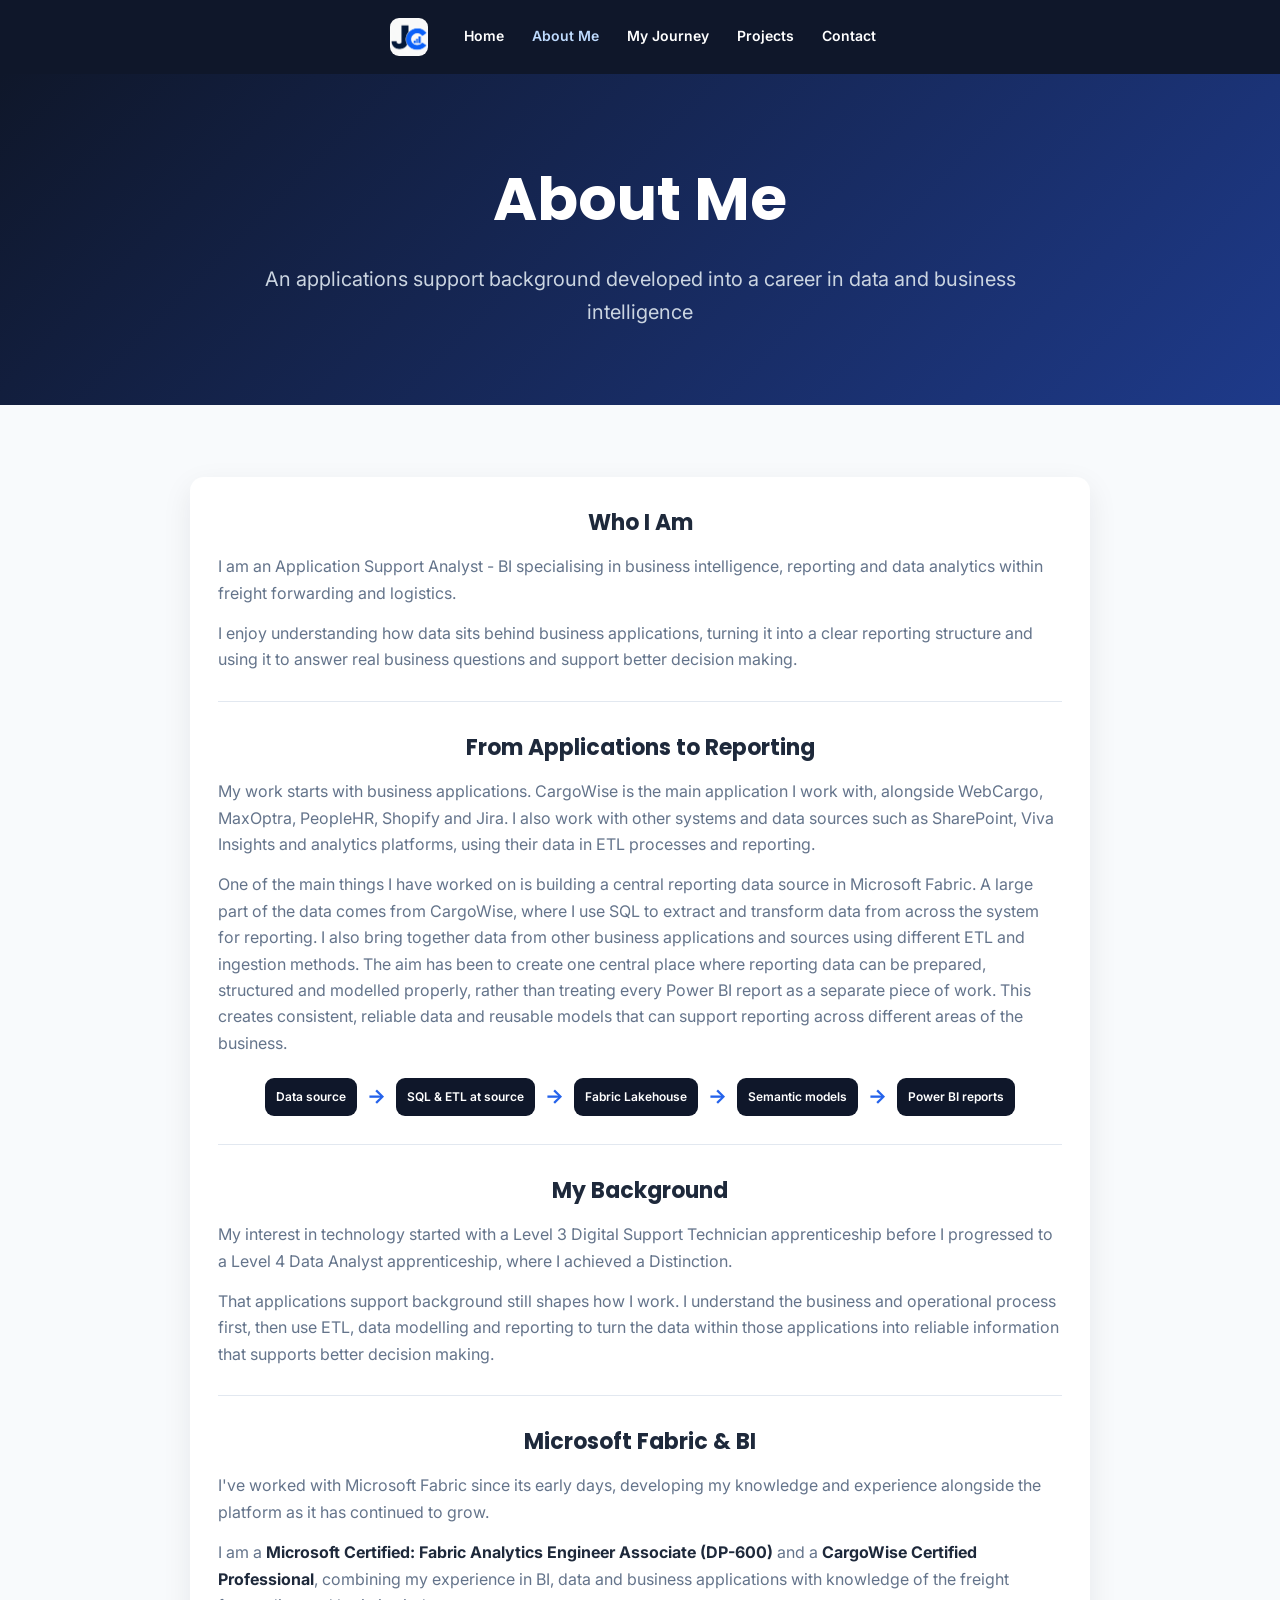
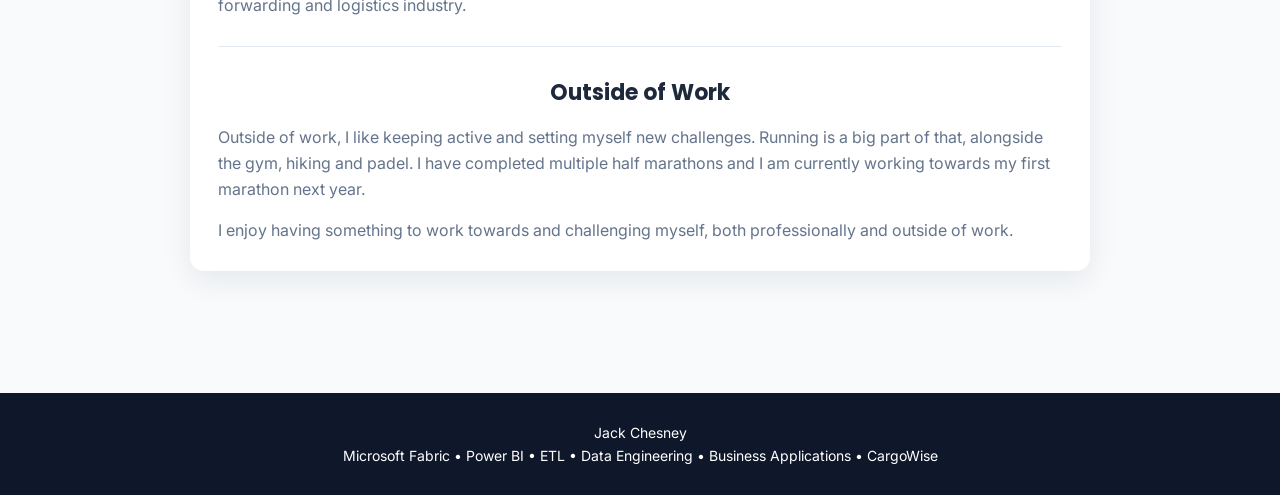
==== about.html @ 71fa9c79 "Clarify business understanding in about.html Updated text to clarify understanding of business proce" ====
<!DOCTYPE html>
<html lang="en-GB">
<head>
    <meta charset="UTF-8">
    <meta name="viewport" content="width=device-width, initial-scale=1">
    <meta name="description" content="About Jack Chesney, an Application Support Analyst specialising in BI, ETL, Microsoft Fabric and Power BI.">
    <title>About Me | Jack Chesney</title>
    <link rel="stylesheet" href="style.css">
</head>
<body>
    <a class="skip-link" href="#main">Skip to content</a>
    <nav aria-label="Main navigation">
        <a class="site-logo" href="index.html"><img src="logo-white.png" alt="Jack Chesney logo"></a>
        <a href="index.html">Home</a><a href="about.html" aria-current="page">About Me</a><a href="journey.html">My Journey</a><a href="projects.html">Projects</a><a href="contact.html">Contact</a>
    </nav>

    <main id="main">
        <section class="hero compact"><h1>About Me</h1><p>An applications support background developed into a career in data and business intelligence</p></section>
        <section class="container">
            <article class="card about-card">
                <div class="about-section">
                    <h2>Who I Am</h2>
                    <p>I am an Application Support Analyst - BI specialising in business intelligence, reporting and data analytics within freight forwarding and logistics.</p>
                    <p>I enjoy understanding how data sits behind business applications, turning it into a clear reporting structure and using it to answer real business questions and support better decision making.</p>
                </div>

                <div class="about-section">
                    <h2>From Applications to Reporting</h2>
                    <p>My work starts with business applications. CargoWise is the main application I work with, alongside WebCargo, MaxOptra, PeopleHR, Shopify and Jira. I also work with other systems and data sources such as SharePoint, Viva Insights and analytics platforms, using their data in ETL processes and reporting.</p>
                    <p>One of the main things I have worked on is building a central reporting data source in Microsoft Fabric. A large part of the data comes from CargoWise, where I use SQL to extract and transform data from across the system for reporting. I also bring together data from other business applications and sources using different ETL and ingestion methods.
The aim has been to create one central place where reporting data can be prepared, structured and modelled properly, rather than treating every Power BI report as a separate piece of work. This creates consistent, reliable data and reusable models that can support reporting across different areas of the business.</p>
                    <div class="architecture-flow compact-flow" aria-label="CargoWise to reporting data flow">
                        <span>Data source</span><b aria-hidden="true">→</b><span>SQL &amp; ETL at source</span><b aria-hidden="true">→</b><span>Fabric Lakehouse</span><b aria-hidden="true">→</b><span>Semantic models</span><b aria-hidden="true">→</b><span>Power BI reports</span>
                    </div>
                </div>

                <div class="about-section">
                    <h2>My Background</h2>
                    <p>My interest in technology started with a Level 3 Digital Support Technician apprenticeship before I progressed to a Level 4 Data Analyst apprenticeship, where I achieved a Distinction.</p>
                    <p>That applications support background still shapes how I work. I understand the business and operational process first, then use ETL, data modelling and reporting to turn the data within those applications into reliable information that supports better decision making.</p>
                </div>

                <div class="about-section">
                    <h2>Microsoft Fabric &amp; BI</h2>
                    <p>I've worked with Microsoft Fabric since its early days, developing my knowledge and experience alongside the platform as it has continued to grow.</p>
                    <p>I am a <strong>Microsoft Certified: Fabric Analytics Engineer Associate (DP-600)</strong> and a <strong>CargoWise Certified Professional</strong>, combining my experience in BI, data and business applications with knowledge of the freight forwarding and logistics industry.</p>
                </div>

                <div class="about-section">
                    <h2>Outside of Work</h2>
                    <p>Outside of work, I like keeping active and setting myself new challenges. Running is a big part of that, alongside the gym, hiking and padel. I have completed multiple half marathons and I am currently working towards my first marathon next year.</p>
                    <p>I enjoy having something to work towards and challenging myself, both professionally and outside of work.</p>
                </div>
            </article>
        </section>
    </main>
    <footer><p>Jack Chesney</p><p>Microsoft Fabric • Power BI • ETL • Data Engineering • Business Applications • CargoWise</p></footer>
</body>
</html>
---- style.css ----
@import url('https://fonts.googleapis.com/css2?family=Inter:wght@400;500;600&family=Poppins:wght@500;600;700&display=swap');

:root {
    --navy: #0F172A;
    --blue: #2563EB;
    --blue-dark: #1D4ED8;
    --background: #F8FAFC;
    --card: #FFFFFF;
    --text: #1E293B;
    --muted: #64748B;
    --line: #E2E8F0;
    --soft-blue: #EFF6FF;
    --shadow: 0 10px 30px rgba(15, 23, 42, .08);
}

* { margin: 0; padding: 0; box-sizing: border-box; }
html { scroll-behavior: smooth; }
body { background: var(--background); color: var(--text); font-family: 'Inter', sans-serif; line-height: 1.65; }
a:focus-visible { outline: 3px solid #93C5FD; outline-offset: 4px; }
.skip-link { position: absolute; left: -10000px; top: auto; width: 1px; height: 1px; overflow: hidden; }
.skip-link:focus { left: 16px; top: 12px; width: auto; height: auto; overflow: visible; background: #fff; color: var(--navy); padding: 10px 14px; border-radius: 7px; z-index: 100; }

nav { background: var(--navy); padding: 18px 20px; text-align: center; }
nav a { color: #fff; text-decoration: none; margin: 0 14px; font-weight: 600; font-size: 14px; transition: .2s; }
nav a:hover, nav a[aria-current="page"] { color: #BFDBFE; }
.site-logo { display: inline-flex !important; align-items: center !important; margin: 0 18px 0 0 !important; vertical-align: middle; }
.site-logo img { display: block; height: 38px; width: auto; max-width: none; object-fit: contain; border-radius: 9px; }

.hero { background: linear-gradient(135deg, #0F172A 0%, #1E3A8A 100%); color: #fff; text-align: center; padding: 100px 20px; }
.hero.compact { padding: 76px 20px; }
.hero h1 { font-family: 'Poppins', sans-serif; font-size: clamp(42px, 6vw, 60px); margin-bottom: 14px; }
.hero p { font-size: 20px; color: #CBD5E1; max-width: 860px; margin: auto; }
.hero-subtitle { margin-top: 12px !important; font-size: 18px !important; }
.hero-actions { display: flex; justify-content: center; gap: 12px; flex-wrap: wrap; margin-top: 25px; }
.btn { display: inline-block; padding: 13px 26px; background: var(--blue); color: #fff; text-decoration: none; border-radius: 9px; font-weight: 600; transition: .2s; }
.btn:hover { background: var(--blue-dark); transform: translateY(-2px); }
.btn.small { padding: 10px 16px; margin-top: 18px; }

.container { max-width: 1160px; margin: auto; padding: 72px 20px; }
.section-title { text-align: center; margin-bottom: 42px; }
.section-title h2 { font-size: 36px; font-family: 'Poppins', sans-serif; }
.section-title p { color: var(--muted); max-width: 720px; margin: 8px auto 0; }
.cards { display: grid; grid-template-columns: repeat(3, minmax(0, 1fr)); gap: 24px; }
.cards.single { grid-template-columns: minmax(0, 1fr); max-width: 430px; }
.card { background: var(--card); padding: 28px; border-radius: 14px; box-shadow: var(--shadow); transition: .2s; }
.card:hover { transform: translateY(-4px); }
.card h2, .card h3 { font-family: 'Poppins', sans-serif; margin-bottom: 12px; }
.project-card { display: flex; flex-direction: column; }
.project-card > p { color: var(--muted); }
.project-card .btn { align-self: flex-start; margin-top: auto; }
.project-visual { width: 100%; aspect-ratio: 16/9; border-radius: 10px; margin: 4px 0 18px; overflow: hidden; background: linear-gradient(135deg, #DBEAFE, #EFF6FF); border: 1px solid var(--line); }
.project-visual object { display: block; width: 100%; height: 100%; }
.project-visual img { width: 100%; height: 100%; object-fit: cover; }
.project-visual.fit-logo { background: #fff; }
.project-visual.fit-logo img { object-fit: contain; padding: 16px; }
.visual-fallback { height: 100%; display: grid; place-items: center; text-align: center; padding: 20px; color: #1E40AF; font-weight: 600; background: var(--soft-blue); }
.tools { font-size: 14px; color: var(--muted); margin-top: 16px; }
.project-outcome { margin: 16px 0 18px; padding-top: 14px; border-top: 1px solid var(--line); }
.project-outcome strong { color: var(--text); }
.project-group + .project-group { padding-top: 10px; }

.skills-grid { display: grid; grid-template-columns: repeat(2, minmax(0, 1fr)); gap: 24px; }
.skill-card { position: relative; padding-left: 34px; }
.skill-card:before { content: ''; position: absolute; left: 0; top: 5px; width: 5px; height: calc(100% - 10px); border-radius: 10px; background: var(--blue); }
.skill-card p { color: var(--muted); }
.skill-list { display: flex; flex-wrap: wrap; gap: 8px; margin-top: 16px; }
.skill-list span { font-size: 12px; font-weight: 600; color: #1E3A8A; background: var(--soft-blue); border: 1px solid #DBEAFE; padding: 6px 9px; border-radius: 999px; }
.supporting-tools { margin-top: 16px; font-size: 14px; }
.supporting-tools strong { color: var(--text); }

.about-card { max-width: 900px; margin: auto; }
.about-section + .about-section { margin-top: 28px; padding-top: 28px; border-top: 1px solid var(--line); }
.about-section h2 { text-align: center; font-size: 22px; margin-bottom: 12px; }
.about-section p { color: var(--muted); }
.about-section p + p { margin-top: 14px; }
.about-section strong { color: var(--text); }

.timeline { position: relative; max-width: 900px; margin: auto; }
.timeline:before { content: ''; position: absolute; left: 30px; top: 0; bottom: 100px; width: 4px; background: var(--blue); }
.timeline-item { display: flex; gap: 20px; margin-bottom: 34px; }
.timeline-icon { width: 60px; height: 60px; min-width: 60px; border-radius: 50%; background: var(--blue); color: #fff; display: grid; place-items: center; font-weight: 700; z-index: 1; }
.timeline-content { background: #fff; padding: 24px; border-radius: 12px; box-shadow: var(--shadow); width: 100%; }
.timeline-content h3 { font-family: 'Poppins', sans-serif; }
.timeline-content p { color: var(--muted); }
.achievement-grid { display: grid; grid-template-columns: repeat(4, minmax(0, 1fr)); gap: 22px; }
.achievement-card { background: #fff; text-align: center; padding: 26px; border-radius: 14px; box-shadow: var(--shadow); }
.achievement-card p { color: var(--muted); }
.milestone-media { height: 80px; display: flex; align-items: center; justify-content: center; margin-bottom: 14px; }
.milestone-media object { max-width: 100%; height: 70px; }
.milestone-fallback, .milestone-mark { width: 70px; height: 70px; border-radius: 12px; display: grid; place-items: center; font-family: 'Poppins', sans-serif; font-weight: 700; font-size: 14px; }
.milestone-fallback { background: var(--soft-blue); color: #1E3A8A; border: 1px solid #DBEAFE; }

.case-layout { max-width: 1100px; }
.back-link { display: inline-block; margin-bottom: 24px; color: var(--blue); font-weight: 600; text-decoration: none; }
.case-meta { display: grid; grid-template-columns: repeat(3, 1fr); gap: 14px; margin-bottom: 38px; }
.case-meta div { background: #fff; border: 1px solid var(--line); border-radius: 10px; padding: 16px; }
.case-meta strong, .case-meta span { display: block; }
.case-meta strong { font-size: 12px; text-transform: uppercase; letter-spacing: .08em; color: var(--blue); }
.case-actions { margin-bottom: 22px; }
.case-note { border-left: 4px solid var(--blue); background: var(--soft-blue); padding: 16px 18px; color: #1E3A8A !important; }
.case-note.portfolio-data { margin-bottom: 22px; border-radius: 0 8px 8px 0; }
.case-section { background: #fff; border-radius: 14px; box-shadow: var(--shadow); padding: 34px; margin-bottom: 22px; }
.case-section h2 { font-family: 'Poppins', sans-serif; font-size: 25px; margin-bottom: 12px; }
.case-section h3 { font-family: 'Poppins', sans-serif; font-size: 19px; margin: 26px 0 10px; color: var(--text); }
.case-section p, .case-section li { color: var(--muted); }
.case-section p + p { margin-top: 12px; }
.case-section ul { padding-left: 22px; }
.case-section strong { color: var(--text); }
.tag-line { line-height: 1.9; }
.outcome-section { border-top: 4px solid var(--blue); }
.metric-highlight { background: var(--soft-blue); border-radius: 10px; padding: 18px 20px; margin: 16px 0 !important; color: #1E3A8A !important; }

.story-grid { display: grid; grid-template-columns: repeat(3, minmax(0, 1fr)); gap: 16px; margin-top: 20px; }
.story-step { border: 1px solid var(--line); border-radius: 12px; padding: 20px; background: #FCFDFE; }
.story-step > span { display: inline-grid; place-items: center; width: 36px; height: 36px; border-radius: 50%; background: var(--blue); color: #fff; font-weight: 700; font-size: 13px; }
.story-step h3 { margin: 12px 0 8px; }
.story-step p { font-size: 14px; }

.case-figure { margin: 20px 0 22px; }
.case-figure a { display: block; cursor: zoom-in; }
.case-figure img { display: block; width: 100%; max-width: 100%; height: auto; object-fit: contain; border: 1px solid var(--line); border-radius: 10px; background: #fff; }
.case-figure figcaption { margin-top: 10px; font-size: 14px; color: var(--muted); }
.case-figure.media-object object { display: block; width: 100%; min-height: 320px; border: 1px solid var(--line); border-radius: 10px; overflow: hidden; background: #fff; }
.case-figure.media-object object > .visual-fallback { min-height: 320px; }
.case-gallery { display: grid; grid-template-columns: repeat(2, minmax(0, 1fr)); gap: 18px; }
.case-gallery .case-figure { margin-bottom: 8px; }
.report-gallery { grid-template-columns: 1fr; }

.dax-code { background: var(--navy); color: #F8FAFC; border-radius: 12px; padding: 22px 26px; margin: 18px 0; overflow-x: auto; text-align: left; line-height: 1.7; box-shadow: var(--shadow); }
.dax-code code { font-family: 'Cascadia Code', Consolas, 'SFMono-Regular', Menlo, monospace; font-size: 13px; color: #F8FAFC; background: none; white-space: pre; display: block; }

.source-grid { display: grid; grid-template-columns: repeat(3, minmax(0, 1fr)); gap: 16px; margin-top: 20px; }
.source-card { border: 1px solid #BFDBFE; background: var(--soft-blue); border-radius: 12px; padding: 20px; }
.source-card strong, .source-card span { display: block; }
.source-card strong { font-family: 'Poppins', sans-serif; }
.source-card span { color: var(--blue); font-size: 13px; font-weight: 700; margin: 4px 0 8px; }
.source-card p { font-size: 14px; }
.architecture-flow { display: flex; align-items: center; justify-content: center; flex-wrap: wrap; gap: 10px; margin: 22px 0 28px; }
.architecture-flow span { background: var(--navy); color: #fff; border-radius: 9px; padding: 11px 14px; font-weight: 600; font-size: 14px; }
.architecture-flow b { color: var(--blue); font-size: 20px; }
.compact-flow { margin-bottom: 18px; }
.compact-flow span { font-size: 12px; padding: 9px 11px; }
.comparison-grid { display: grid; grid-template-columns: repeat(2, minmax(0, 1fr)); gap: 18px; }
.comparison-grid article { border: 1px solid var(--line); border-radius: 12px; padding: 22px; }
.comparison-grid h3 { margin-top: 0; }
.report-summary-grid { display: grid; grid-template-columns: repeat(3, minmax(0, 1fr)); gap: 16px; margin: 20px 0; }
.report-summary-grid article { border-left: 4px solid var(--blue); background: var(--soft-blue); padding: 18px; border-radius: 0 10px 10px 0; }
.report-summary-grid h3 { margin-top: 0; }
.report-summary-grid p { font-size: 14px; }

.contact-grid { display: grid; grid-template-columns: repeat(3, 1fr); gap: 24px; }
.contact-card { text-decoration: none; color: var(--text); min-height: 180px; display: flex; flex-direction: column; }
.contact-card span { color: var(--blue); font-weight: 600; }
.contact-card strong { font-family: 'Poppins', sans-serif; font-size: 18px; margin-top: 8px; overflow-wrap: anywhere; }
.contact-card small { color: var(--muted); margin-top: auto; }
.credential-list { display: grid; grid-template-columns: repeat(2, minmax(0, 1fr)); gap: 22px; max-width: 900px; margin: auto; }
.credential-list .card h2 { font-size: 20px; color: var(--blue); }
.credential-list .card p { color: var(--muted); }

footer { background: var(--navy); color: #fff; text-align: center; padding: 28px 20px; margin-top: 50px; font-size: 14px; }
footer p { margin: 0; text-align: center; }

@media (max-width: 900px) {
    .cards, .skills-grid { grid-template-columns: 1fr 1fr; }
    .achievement-grid, .contact-grid { grid-template-columns: 1fr 1fr; }
    .story-grid, .source-grid, .report-summary-grid { grid-template-columns: 1fr; }
}

@media (max-width: 650px) {
    nav a { display: block; margin: 9px 0; }
    .site-logo { display: flex !important; justify-content: center; margin: 0 0 12px !important; }
    .hero { padding: 72px 20px; }
    .container { padding: 52px 18px; }
    .cards, .skills-grid, .achievement-grid, .contact-grid, .case-meta, .case-gallery, .comparison-grid, .credential-list { grid-template-columns: 1fr; }
    .cards.single { max-width: none; }
    .timeline:before { left: 23px; }
    .timeline-icon { width: 48px; height: 48px; min-width: 48px; }
    .case-section { padding: 22px 18px; }
    .dax-code { padding: 16px 18px; }
    .case-figure.media-object object, .case-figure.media-object object > .visual-fallback { min-height: 220px; }
    .architecture-flow { flex-direction: column; }
    .architecture-flow b { transform: rotate(90deg); }
}
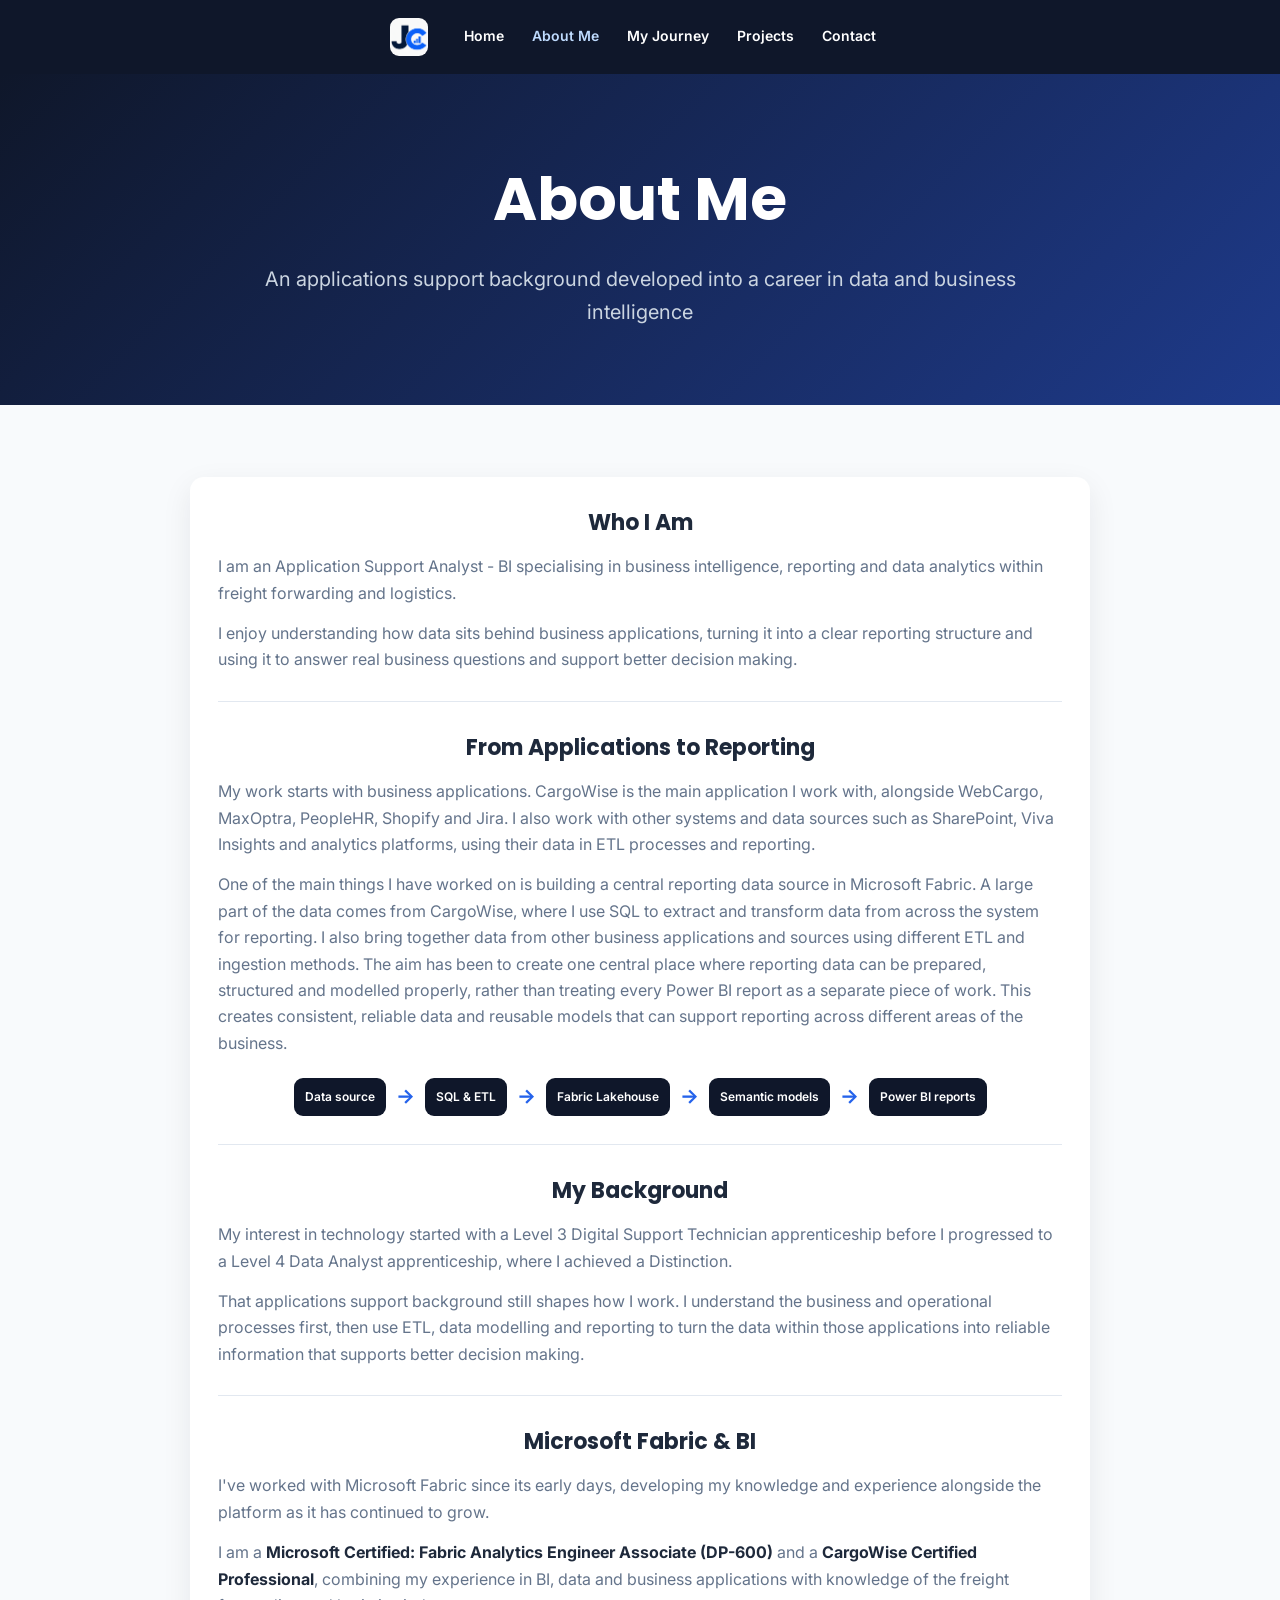
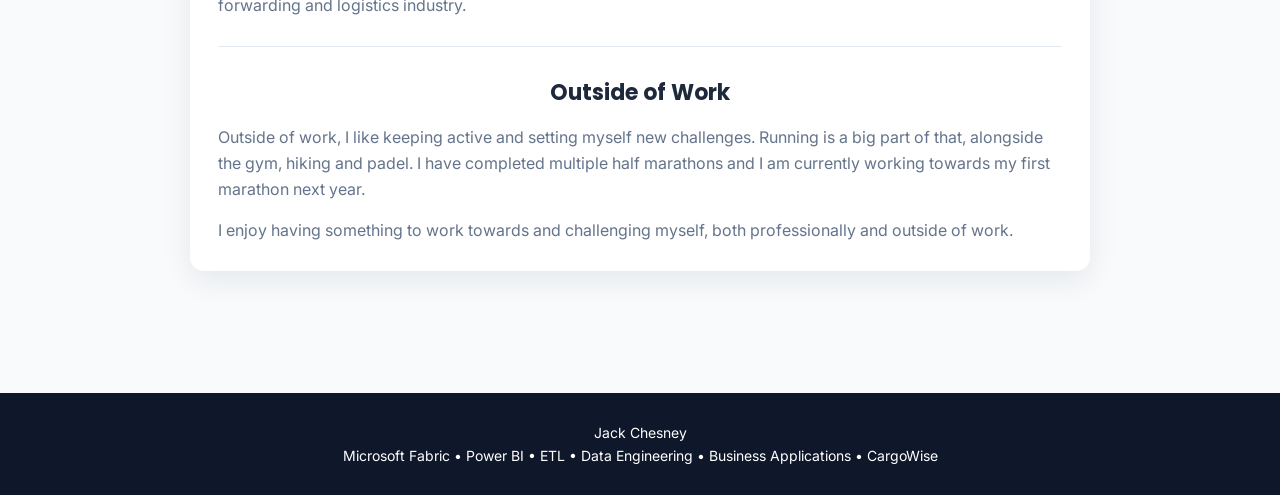
==== commit de8ff623: "Fix grammatical errors in about.html" ====
--- a/about.html
+++ b/about.html
@@ -30,14 +30,14 @@
                     <p>One of the main things I have worked on is building a central reporting data source in Microsoft Fabric. A large part of the data comes from CargoWise, where I use SQL to extract and transform data from across the system for reporting. I also bring together data from other business applications and sources using different ETL and ingestion methods.
 The aim has been to create one central place where reporting data can be prepared, structured and modelled properly, rather than treating every Power BI report as a separate piece of work. This creates consistent, reliable data and reusable models that can support reporting across different areas of the business.</p>
                     <div class="architecture-flow compact-flow" aria-label="CargoWise to reporting data flow">
-                        <span>Data source</span><b aria-hidden="true">→</b><span>SQL &amp; ETL at source</span><b aria-hidden="true">→</b><span>Fabric Lakehouse</span><b aria-hidden="true">→</b><span>Semantic models</span><b aria-hidden="true">→</b><span>Power BI reports</span>
+                        <span>Data source</span><b aria-hidden="true">→</b><span>SQL &amp; ETL</span><b aria-hidden="true">→</b><span>Fabric Lakehouse</span><b aria-hidden="true">→</b><span>Semantic models</span><b aria-hidden="true">→</b><span>Power BI reports</span>
                     </div>
                 </div>
 
                 <div class="about-section">
                     <h2>My Background</h2>
                     <p>My interest in technology started with a Level 3 Digital Support Technician apprenticeship before I progressed to a Level 4 Data Analyst apprenticeship, where I achieved a Distinction.</p>
-                    <p>That applications support background still shapes how I work. I understand the business and operational process first, then use ETL, data modelling and reporting to turn the data within those applications into reliable information that supports better decision making.</p>
+                    <p>That applications support background still shapes how I work. I understand the business and operational processes first, then use ETL, data modelling and reporting to turn the data within those applications into reliable information that supports better decision making.</p>
                 </div>
 
                 <div class="about-section">
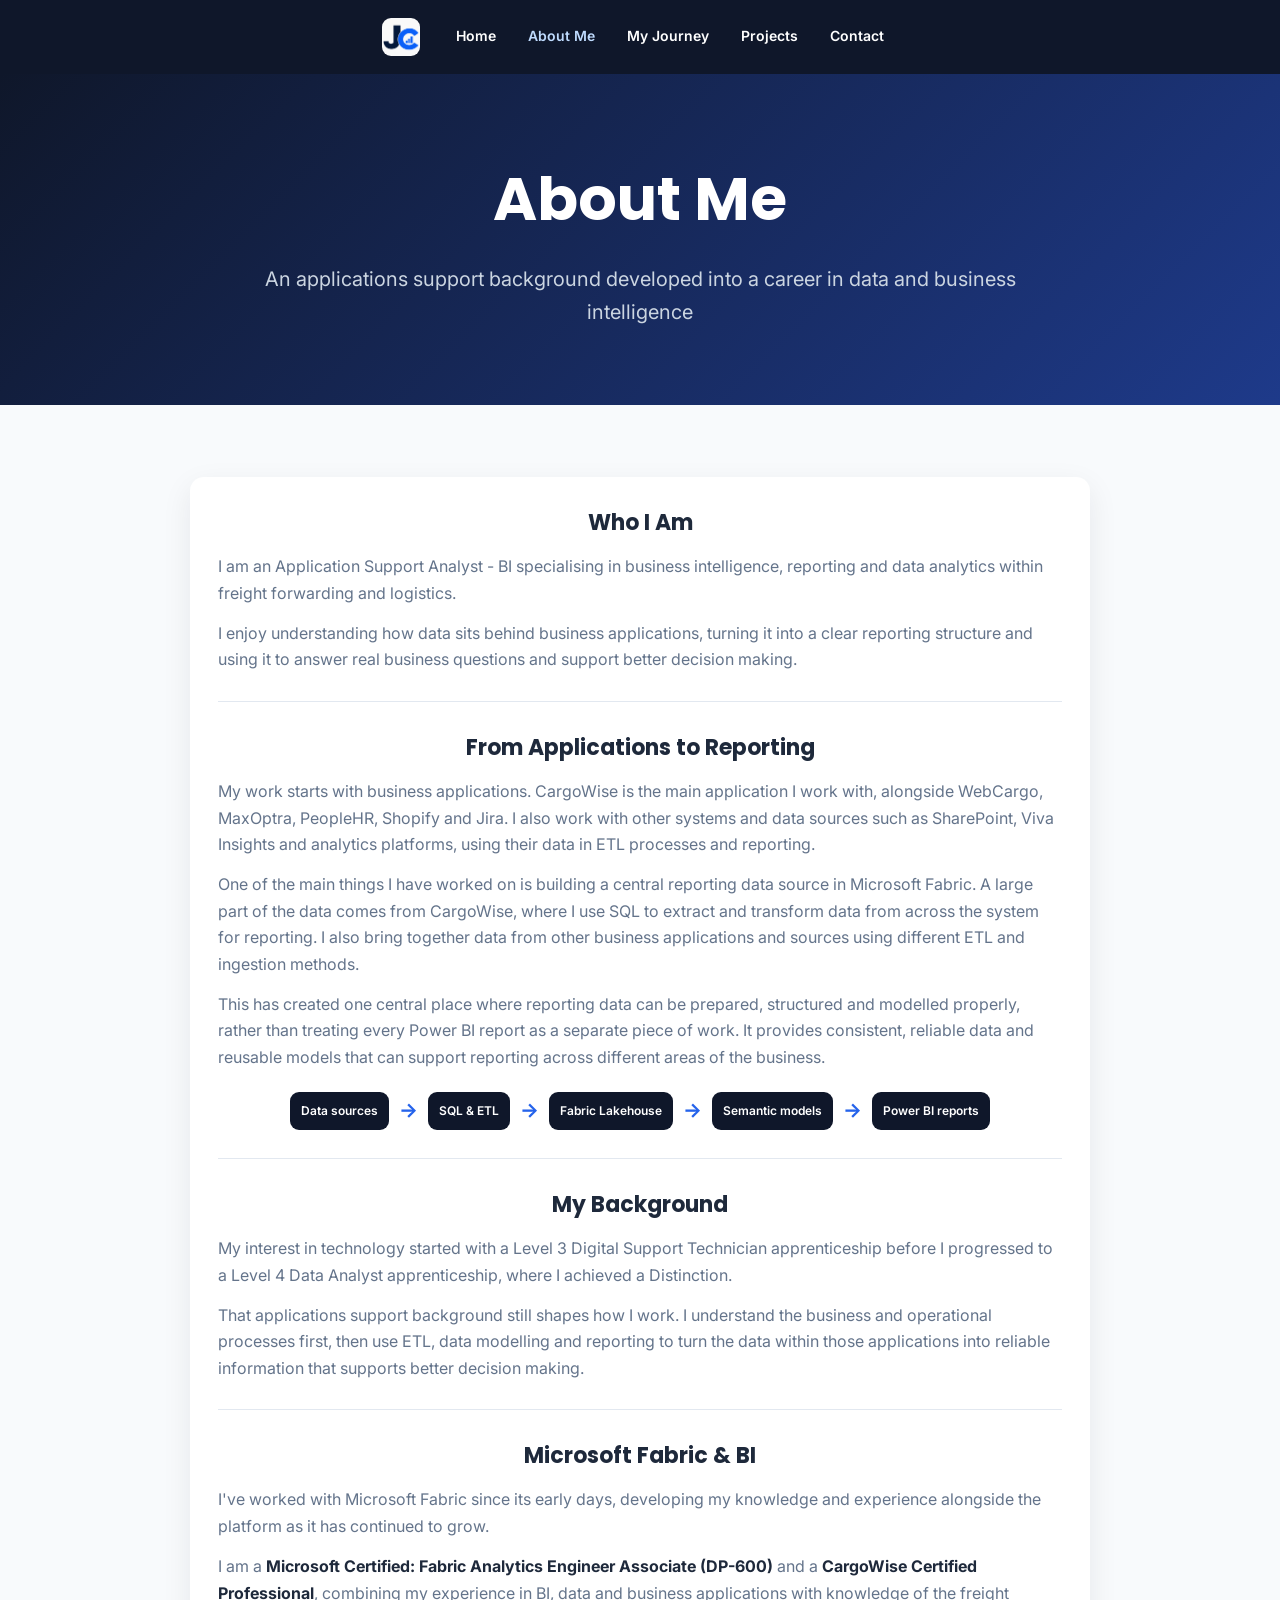
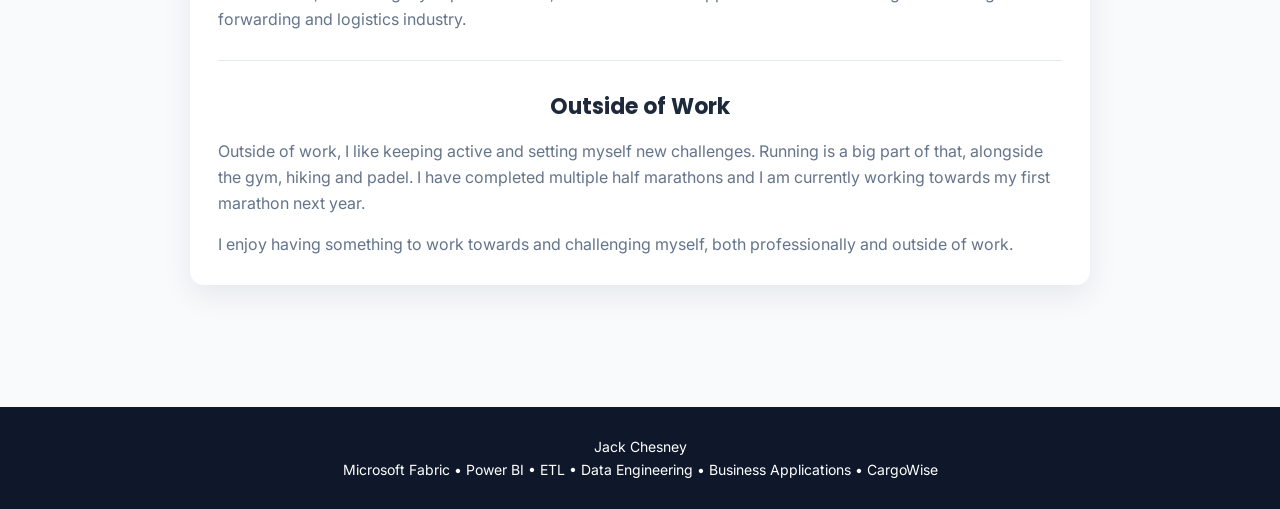
==== commit b78b17e8: "Refactor about.html for improved readability" ====
--- a/about.html
+++ b/about.html
@@ -3,21 +3,31 @@
 <head>
     <meta charset="UTF-8">
     <meta name="viewport" content="width=device-width, initial-scale=1">
-    <meta name="description" content="About Jack Chesney, an Application Support Analyst specialising in BI, ETL, Microsoft Fabric and Power BI.">
+    <meta name="description" content="About Jack Chesney, an Application Support Analyst - BI working across business intelligence, data engineering, Microsoft Fabric, Power BI and business applications.">
     <title>About Me | Jack Chesney</title>
     <link rel="stylesheet" href="style.css">
 </head>
 <body>
     <a class="skip-link" href="#main">Skip to content</a>
+
     <nav aria-label="Main navigation">
         <a class="site-logo" href="index.html"><img src="logo-white.png" alt="Jack Chesney logo"></a>
-        <a href="index.html">Home</a><a href="about.html" aria-current="page">About Me</a><a href="journey.html">My Journey</a><a href="projects.html">Projects</a><a href="contact.html">Contact</a>
+        <a href="index.html">Home</a>
+        <a href="about.html" aria-current="page">About Me</a>
+        <a href="journey.html">My Journey</a>
+        <a href="projects.html">Projects</a>
+        <a href="contact.html">Contact</a>
     </nav>
 
     <main id="main">
-        <section class="hero compact"><h1>About Me</h1><p>An applications support background developed into a career in data and business intelligence</p></section>
+        <section class="hero compact">
+            <h1>About Me</h1>
+            <p>An applications support background developed into a career in data and business intelligence</p>
+        </section>
+
         <section class="container">
             <article class="card about-card">
+
                 <div class="about-section">
                     <h2>Who I Am</h2>
                     <p>I am an Application Support Analyst - BI specialising in business intelligence, reporting and data analytics within freight forwarding and logistics.</p>
@@ -27,33 +37,52 @@
                 <div class="about-section">
                     <h2>From Applications to Reporting</h2>
                     <p>My work starts with business applications. CargoWise is the main application I work with, alongside WebCargo, MaxOptra, PeopleHR, Shopify and Jira. I also work with other systems and data sources such as SharePoint, Viva Insights and analytics platforms, using their data in ETL processes and reporting.</p>
-                    <p>One of the main things I have worked on is building a central reporting data source in Microsoft Fabric. A large part of the data comes from CargoWise, where I use SQL to extract and transform data from across the system for reporting. I also bring together data from other business applications and sources using different ETL and ingestion methods.
-The aim has been to create one central place where reporting data can be prepared, structured and modelled properly, rather than treating every Power BI report as a separate piece of work. This creates consistent, reliable data and reusable models that can support reporting across different areas of the business.</p>
-                    <div class="architecture-flow compact-flow" aria-label="CargoWise to reporting data flow">
-                        <span>Data source</span><b aria-hidden="true">→</b><span>SQL &amp; ETL</span><b aria-hidden="true">→</b><span>Fabric Lakehouse</span><b aria-hidden="true">→</b><span>Semantic models</span><b aria-hidden="true">→</b><span>Power BI reports</span>
+
+                    <p>One of the main things I have worked on is building a central reporting data source in Microsoft Fabric. A large part of the data comes from CargoWise, where I use SQL to extract and transform data from across the system for reporting. I also bring together data from other business applications and sources using different ETL and ingestion methods.</p>
+
+                    <p>This has created one central place where reporting data can be prepared, structured and modelled properly, rather than treating every Power BI report as a separate piece of work. It provides consistent, reliable data and reusable models that can support reporting across different areas of the business.</p>
+
+                    <div class="architecture-flow compact-flow" aria-label="Data source to reporting data flow">
+                        <span>Data sources</span>
+                        <b aria-hidden="true">→</b>
+                        <span>SQL &amp; ETL</span>
+                        <b aria-hidden="true">→</b>
+                        <span>Fabric Lakehouse</span>
+                        <b aria-hidden="true">→</b>
+                        <span>Semantic models</span>
+                        <b aria-hidden="true">→</b>
+                        <span>Power BI reports</span>
                     </div>
                 </div>
 
                 <div class="about-section">
                     <h2>My Background</h2>
                     <p>My interest in technology started with a Level 3 Digital Support Technician apprenticeship before I progressed to a Level 4 Data Analyst apprenticeship, where I achieved a Distinction.</p>
+
                     <p>That applications support background still shapes how I work. I understand the business and operational processes first, then use ETL, data modelling and reporting to turn the data within those applications into reliable information that supports better decision making.</p>
                 </div>
 
                 <div class="about-section">
                     <h2>Microsoft Fabric &amp; BI</h2>
                     <p>I've worked with Microsoft Fabric since its early days, developing my knowledge and experience alongside the platform as it has continued to grow.</p>
+
                     <p>I am a <strong>Microsoft Certified: Fabric Analytics Engineer Associate (DP-600)</strong> and a <strong>CargoWise Certified Professional</strong>, combining my experience in BI, data and business applications with knowledge of the freight forwarding and logistics industry.</p>
                 </div>
 
                 <div class="about-section">
                     <h2>Outside of Work</h2>
                     <p>Outside of work, I like keeping active and setting myself new challenges. Running is a big part of that, alongside the gym, hiking and padel. I have completed multiple half marathons and I am currently working towards my first marathon next year.</p>
+
                     <p>I enjoy having something to work towards and challenging myself, both professionally and outside of work.</p>
                 </div>
+
             </article>
         </section>
     </main>
-    <footer><p>Jack Chesney</p><p>Microsoft Fabric • Power BI • ETL • Data Engineering • Business Applications • CargoWise</p></footer>
+
+    <footer>
+        <p>Jack Chesney</p>
+        <p>Microsoft Fabric • Power BI • ETL • Data Engineering • Business Applications • CargoWise</p>
+    </footer>
 </body>
 </html>
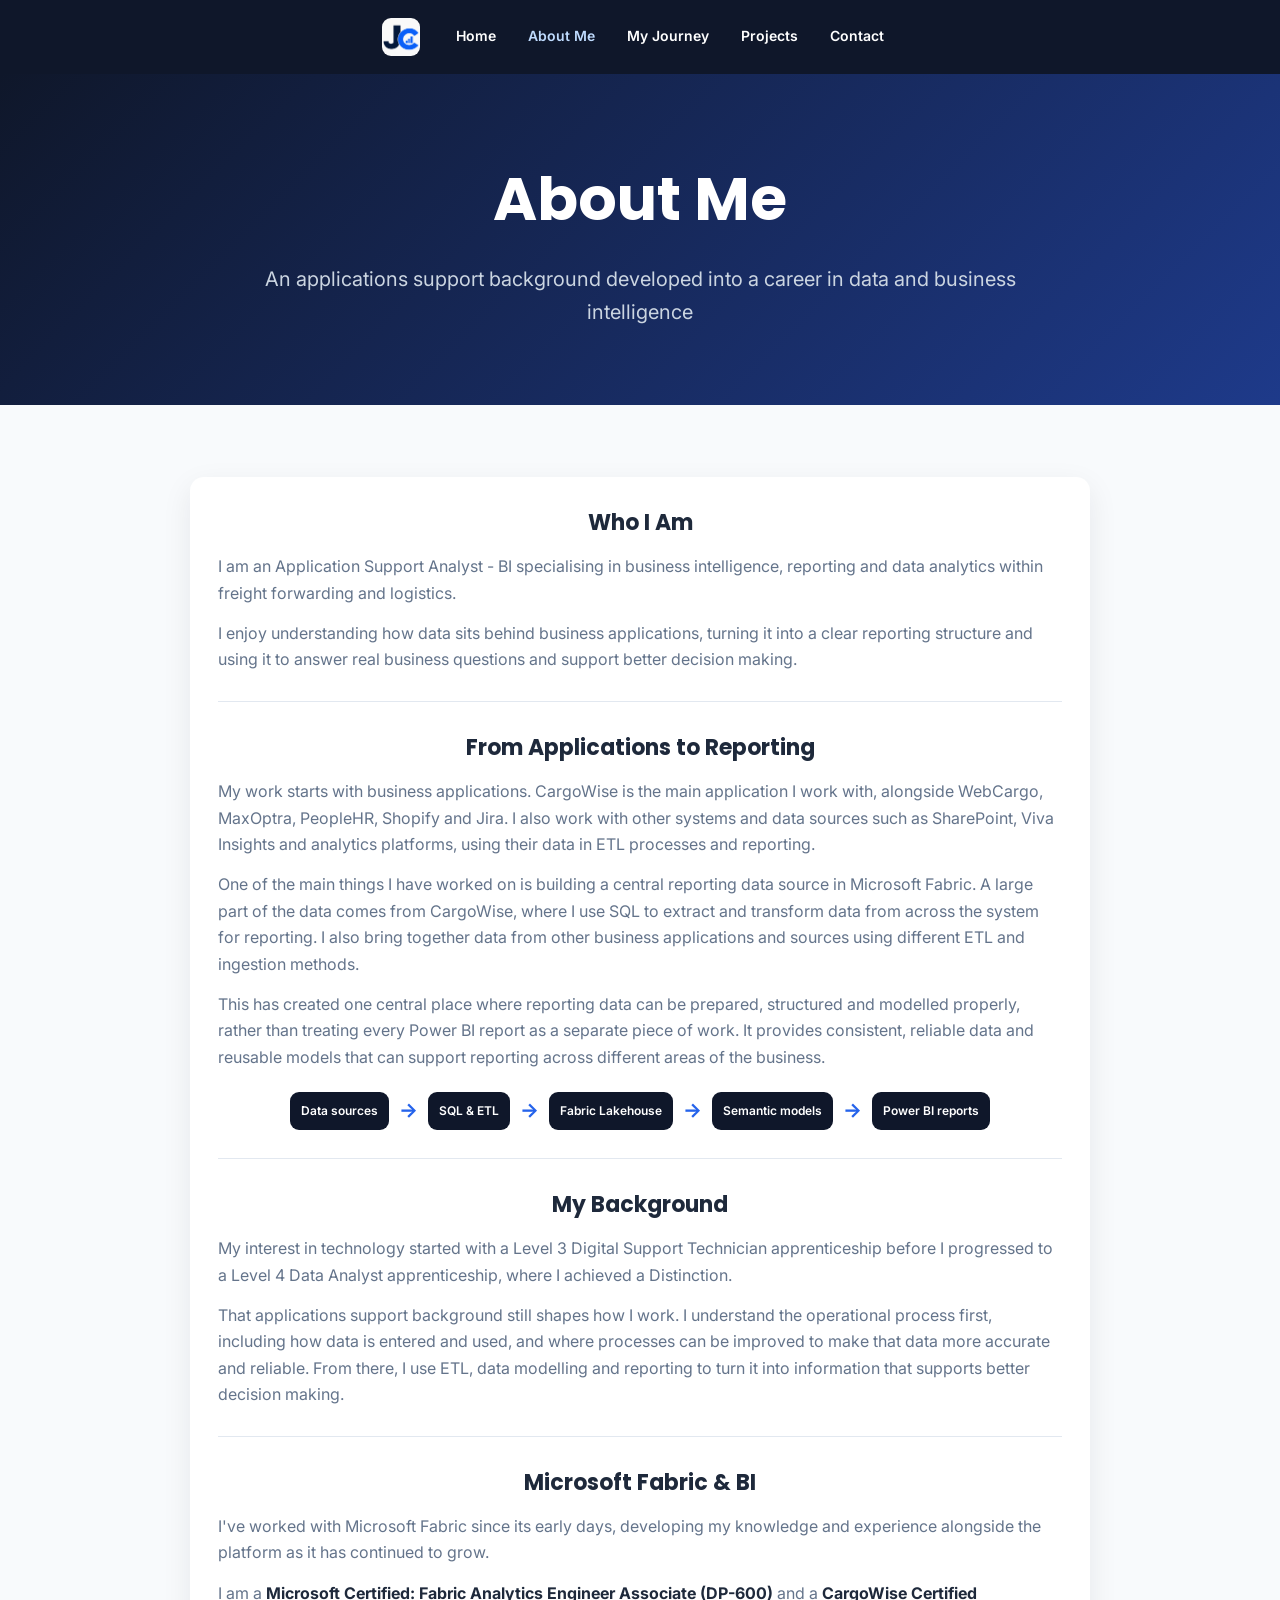
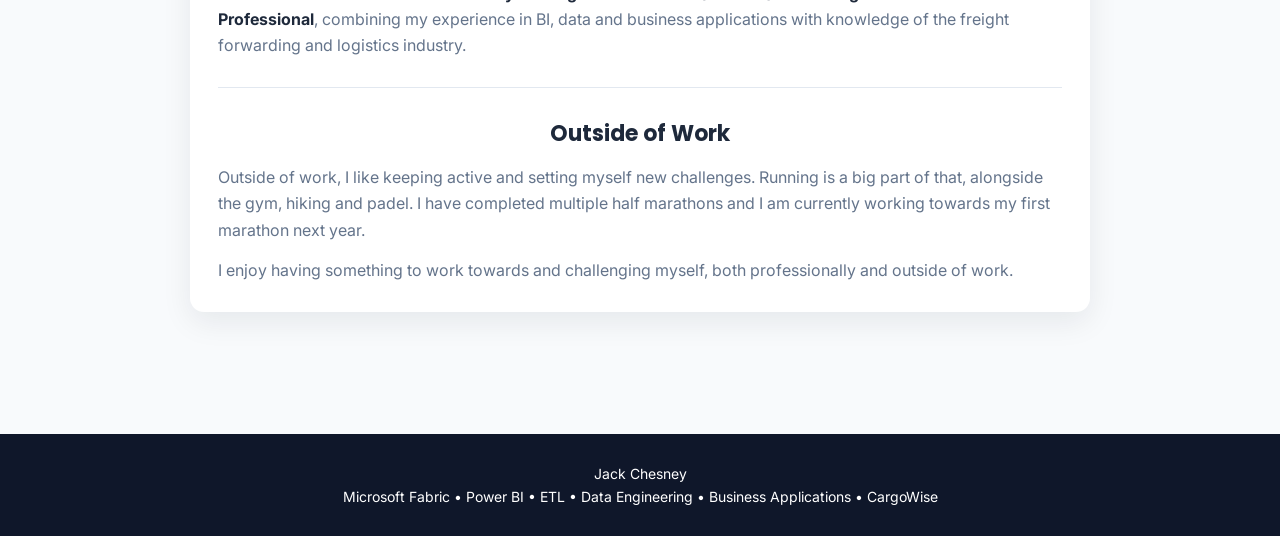
==== commit 58093aef: "Update background paragraph for clarity Refine the description of my background and data handling ap" ====
--- a/about.html
+++ b/about.html
@@ -59,7 +59,7 @@
                     <h2>My Background</h2>
                     <p>My interest in technology started with a Level 3 Digital Support Technician apprenticeship before I progressed to a Level 4 Data Analyst apprenticeship, where I achieved a Distinction.</p>
 
-                    <p>That applications support background still shapes how I work. I understand the business and operational processes first, then use ETL, data modelling and reporting to turn the data within those applications into reliable information that supports better decision making.</p>
+                    <p>That applications support background still shapes how I work. I understand the operational process first, including how data is entered and used, and where processes can be improved to make that data more accurate and reliable. From there, I use ETL, data modelling and reporting to turn it into information that supports better decision making.</p>
                 </div>
 
                 <div class="about-section">
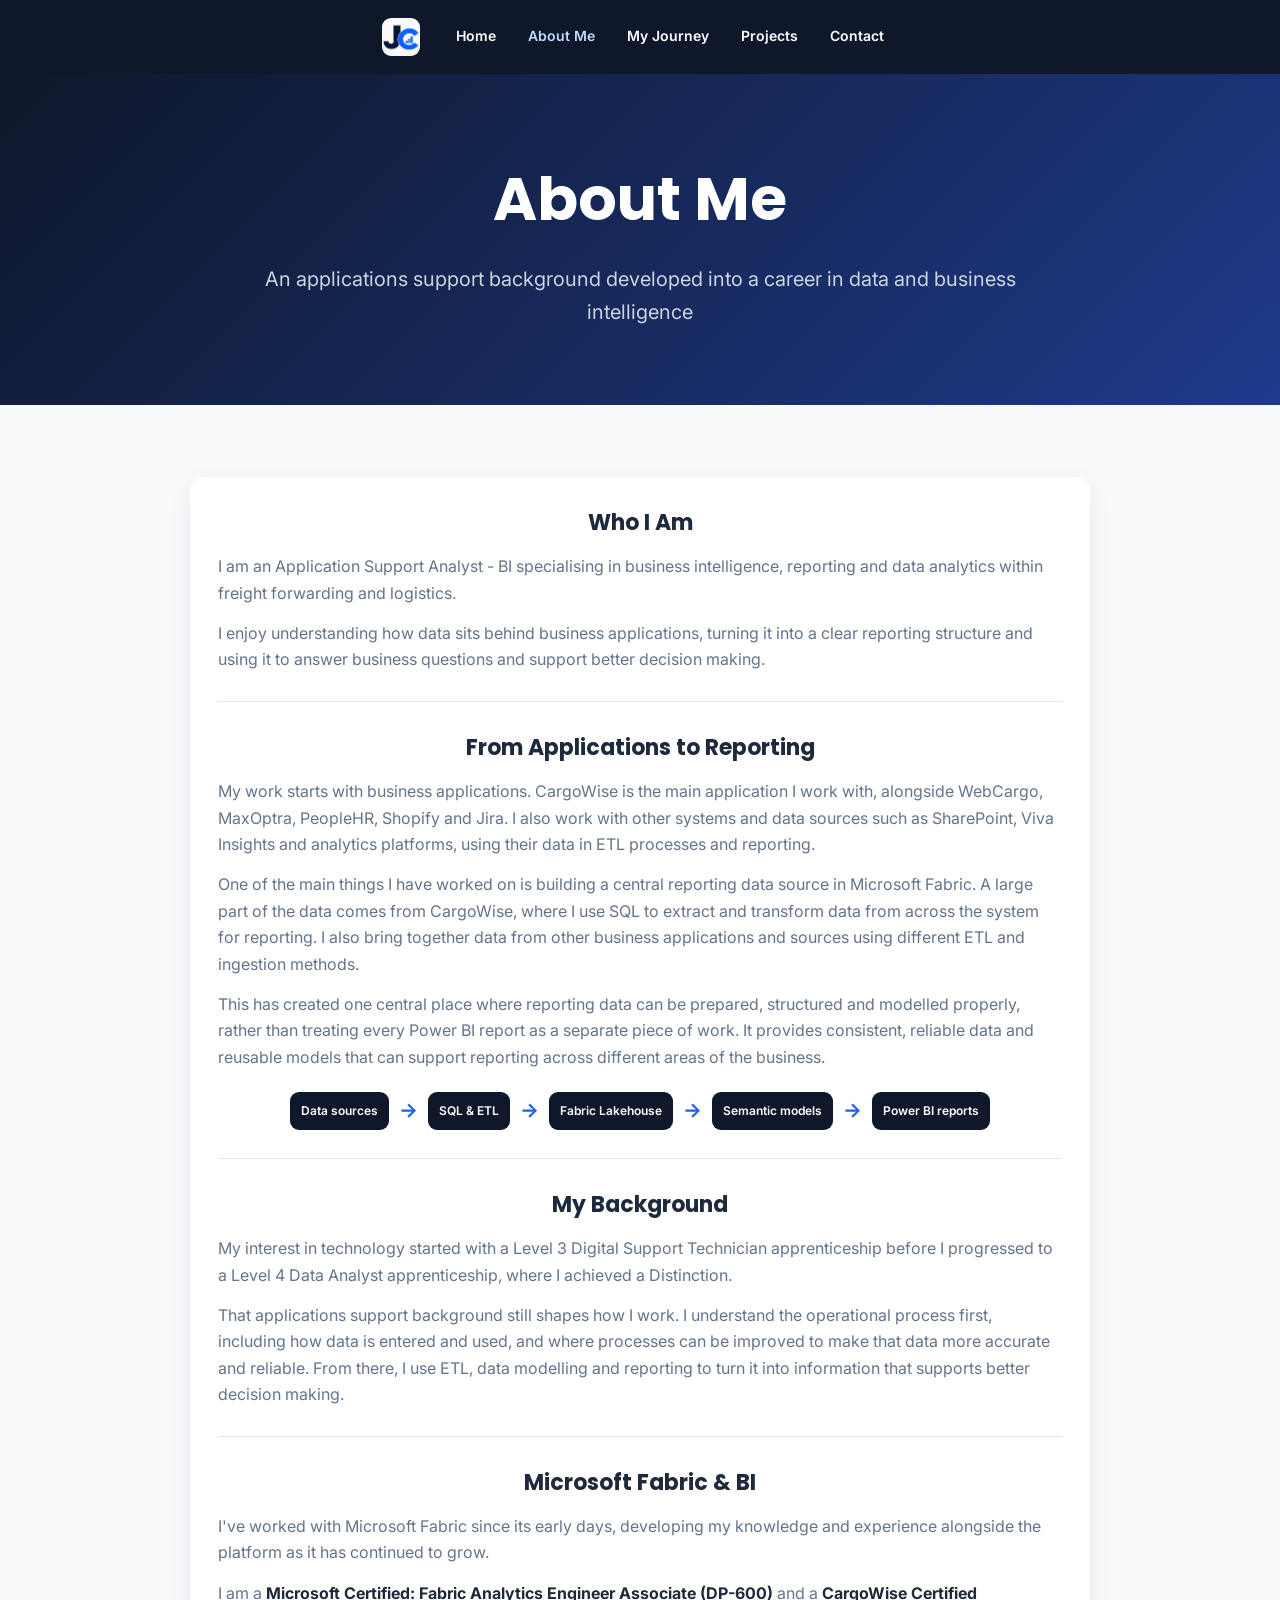
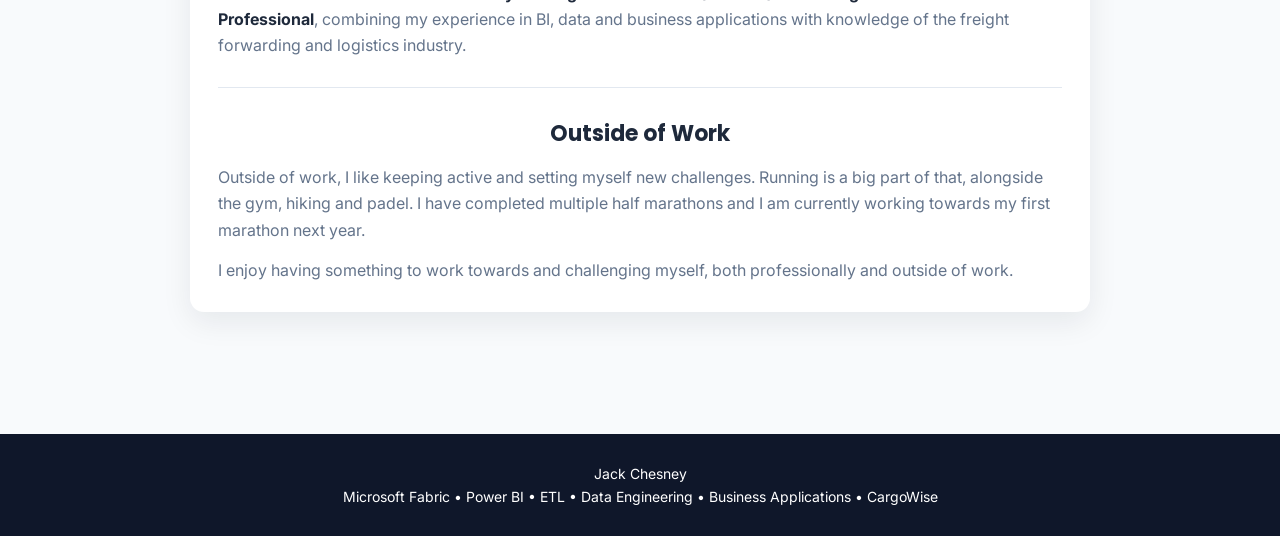
==== commit eec7097c: "Remove 'real' from business questions description" ====
--- a/about.html
+++ b/about.html
@@ -31,7 +31,7 @@
                 <div class="about-section">
                     <h2>Who I Am</h2>
                     <p>I am an Application Support Analyst - BI specialising in business intelligence, reporting and data analytics within freight forwarding and logistics.</p>
-                    <p>I enjoy understanding how data sits behind business applications, turning it into a clear reporting structure and using it to answer real business questions and support better decision making.</p>
+                    <p>I enjoy understanding how data sits behind business applications, turning it into a clear reporting structure and using it to answer business questions and support better decision making.</p>
                 </div>
 
                 <div class="about-section">
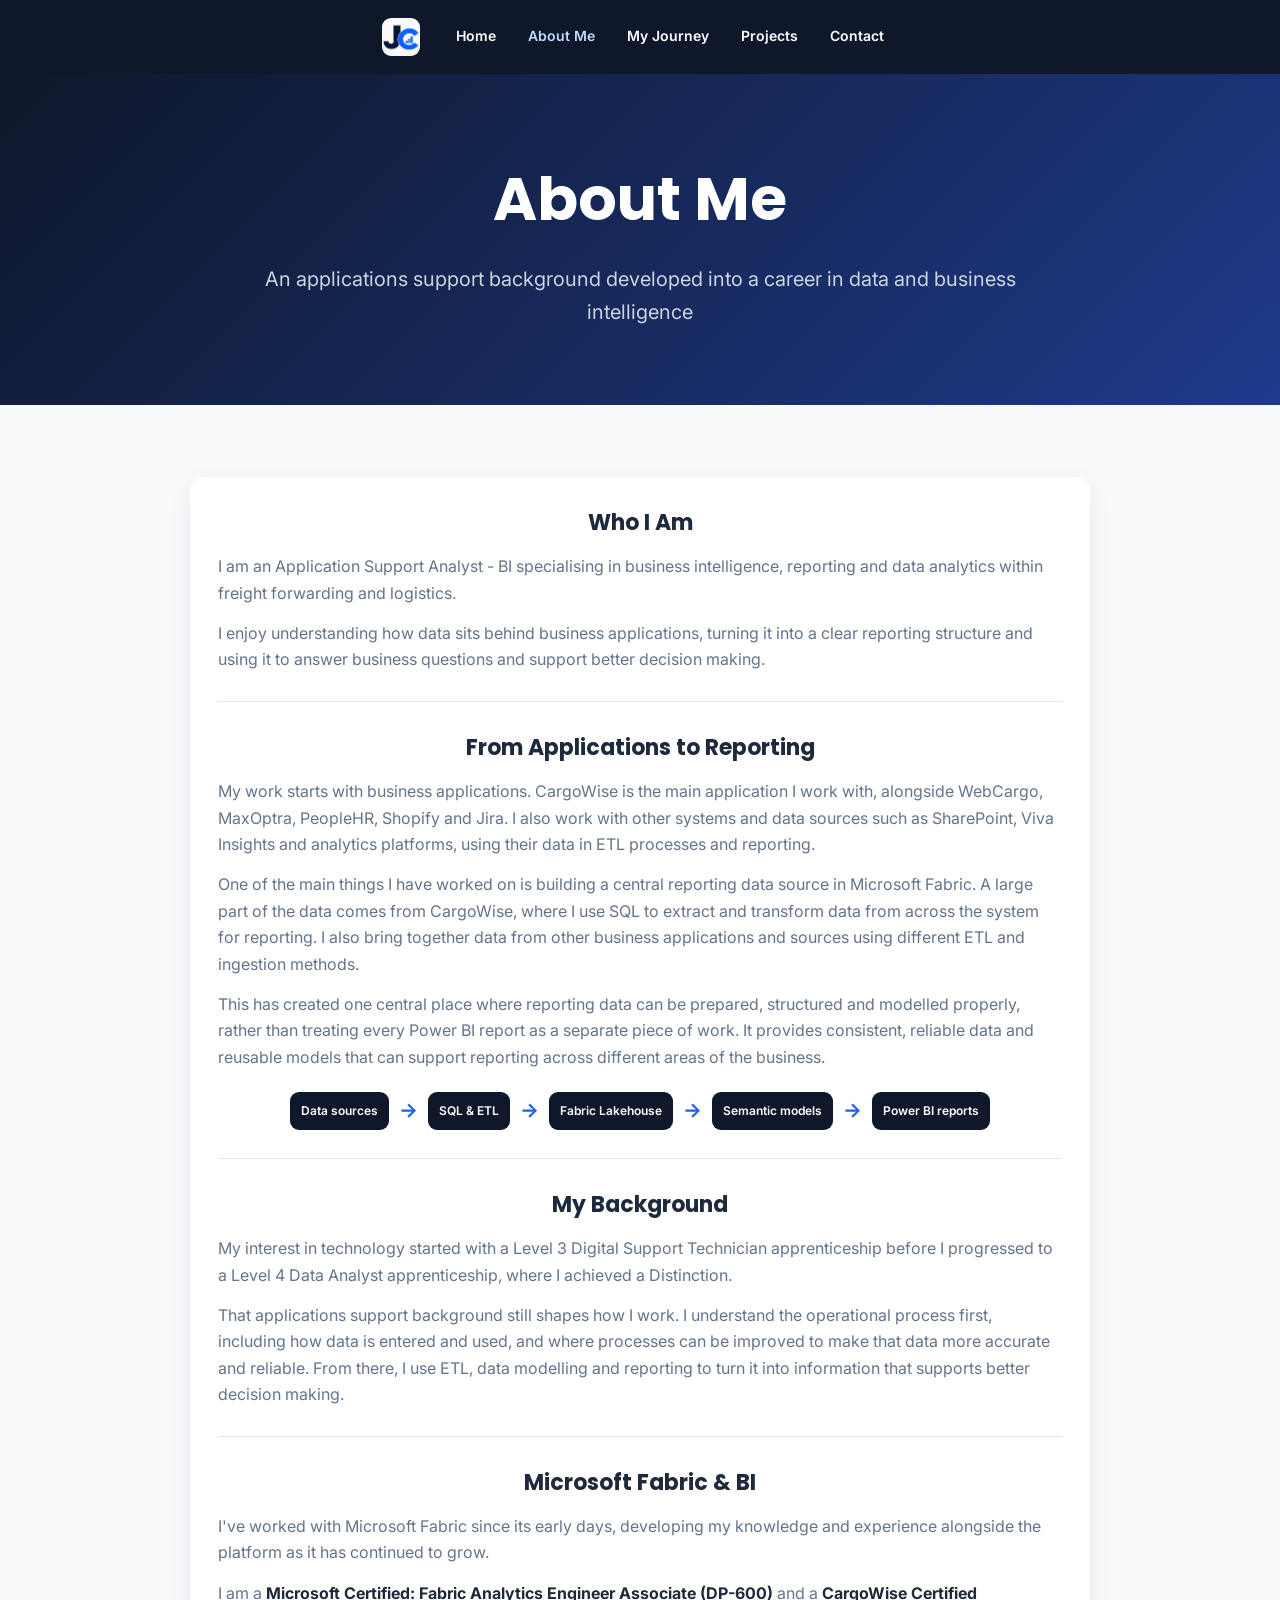
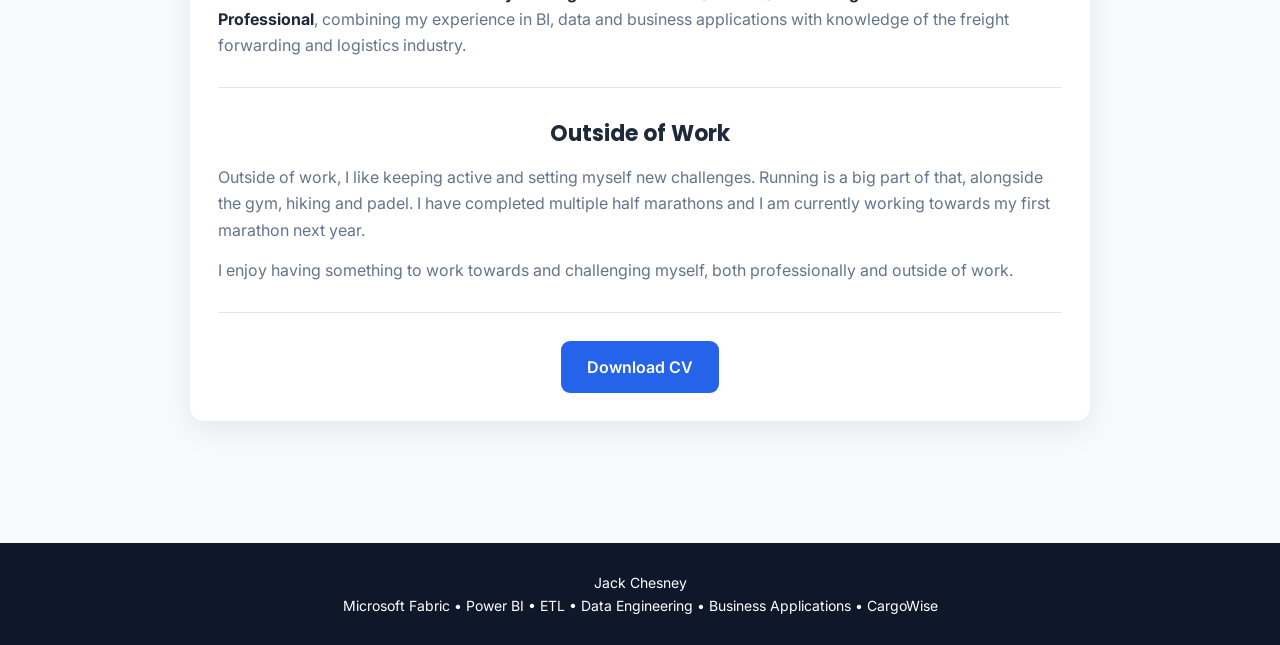
==== commit bf08cfcb: "Add CV download button to about page Added a download button for the CV in the about section." ====
--- a/about.html
+++ b/about.html
@@ -11,7 +11,9 @@
     <a class="skip-link" href="#main">Skip to content</a>
 
     <nav aria-label="Main navigation">
-        <a class="site-logo" href="index.html"><img src="logo-white.png" alt="Jack Chesney logo"></a>
+        <a class="site-logo" href="index.html">
+            <img src="logo-white.png" alt="Jack Chesney logo">
+        </a>
         <a href="index.html">Home</a>
         <a href="about.html" aria-current="page">About Me</a>
         <a href="journey.html">My Journey</a>
@@ -27,7 +29,6 @@
 
         <section class="container">
             <article class="card about-card">
-
                 <div class="about-section">
                     <h2>Who I Am</h2>
                     <p>I am an Application Support Analyst - BI specialising in business intelligence, reporting and data analytics within freight forwarding and logistics.</p>
@@ -76,6 +77,9 @@
                     <p>I enjoy having something to work towards and challenging myself, both professionally and outside of work.</p>
                 </div>
 
+                <div class="about-section" style="text-align: center;">
+                    <a class="btn" href="Jack-Chesney-CV.pdf" download>Download CV</a>
+                </div>
             </article>
         </section>
     </main>
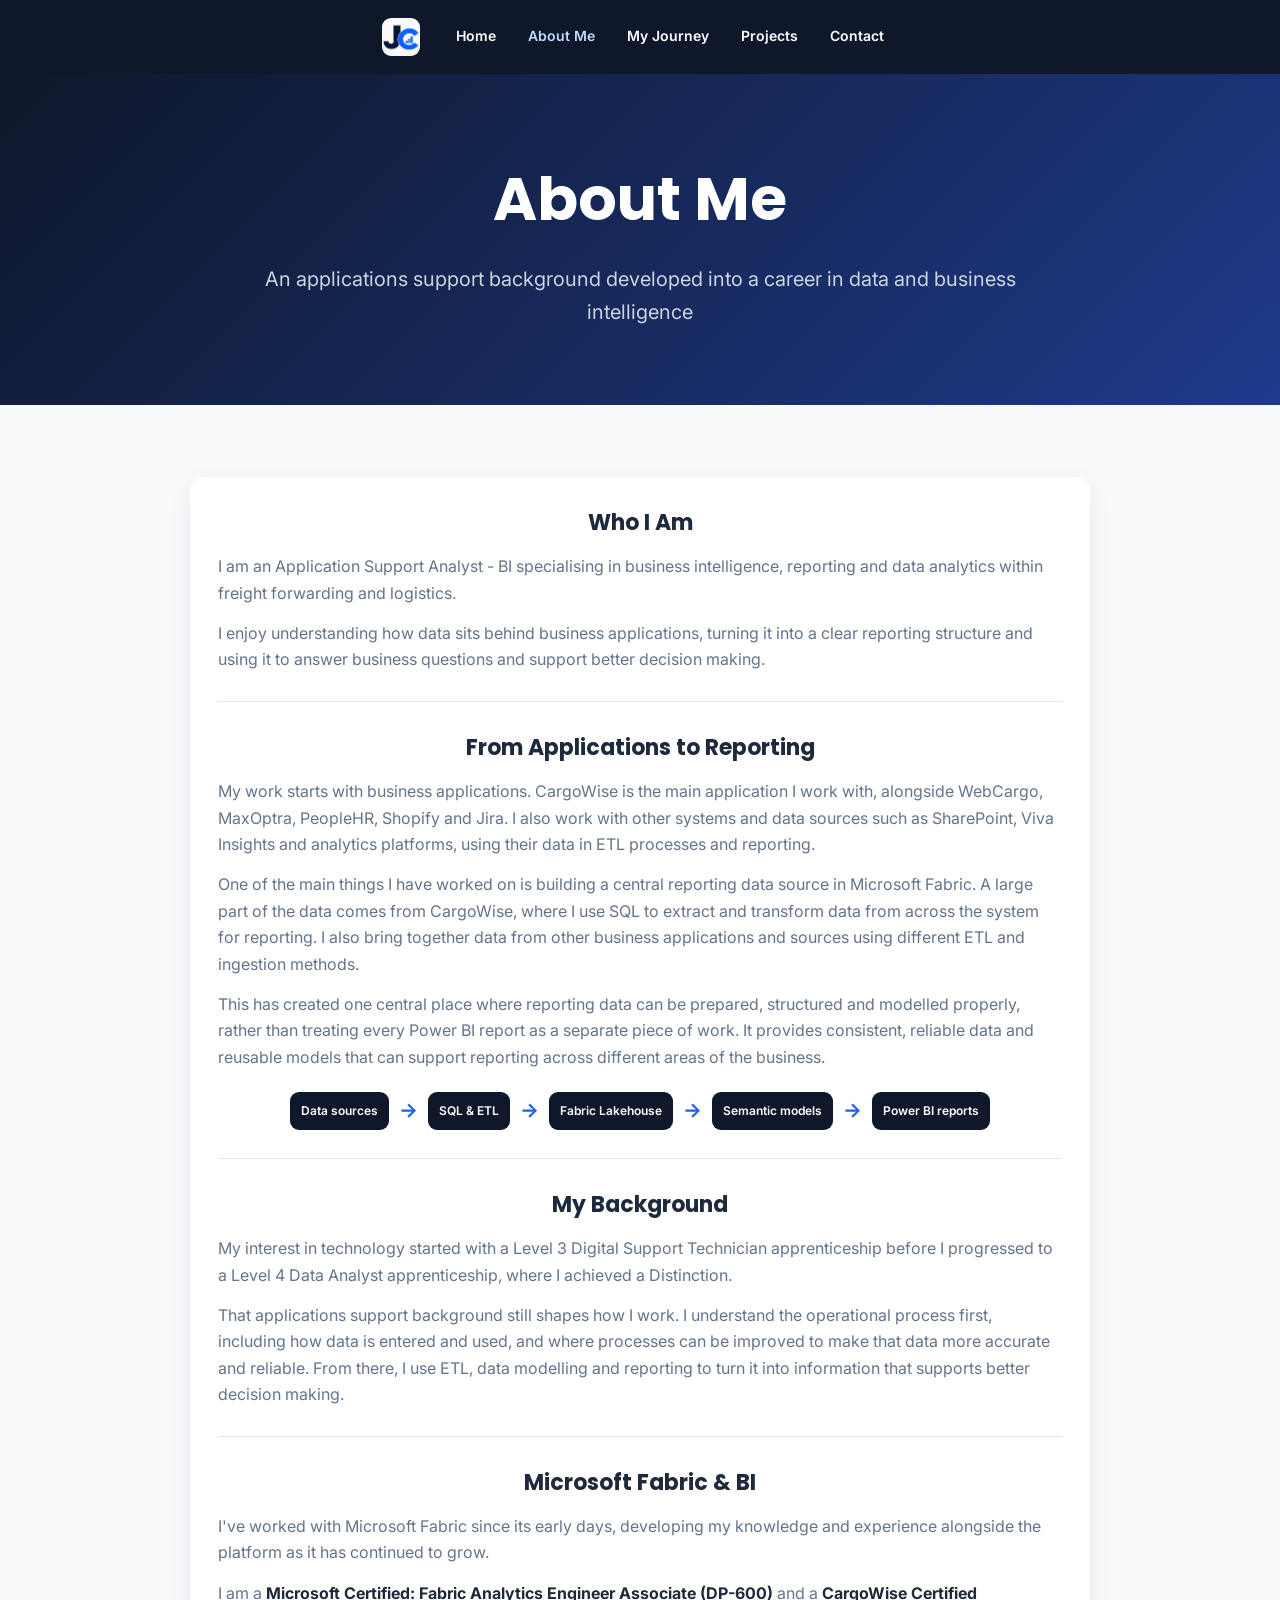
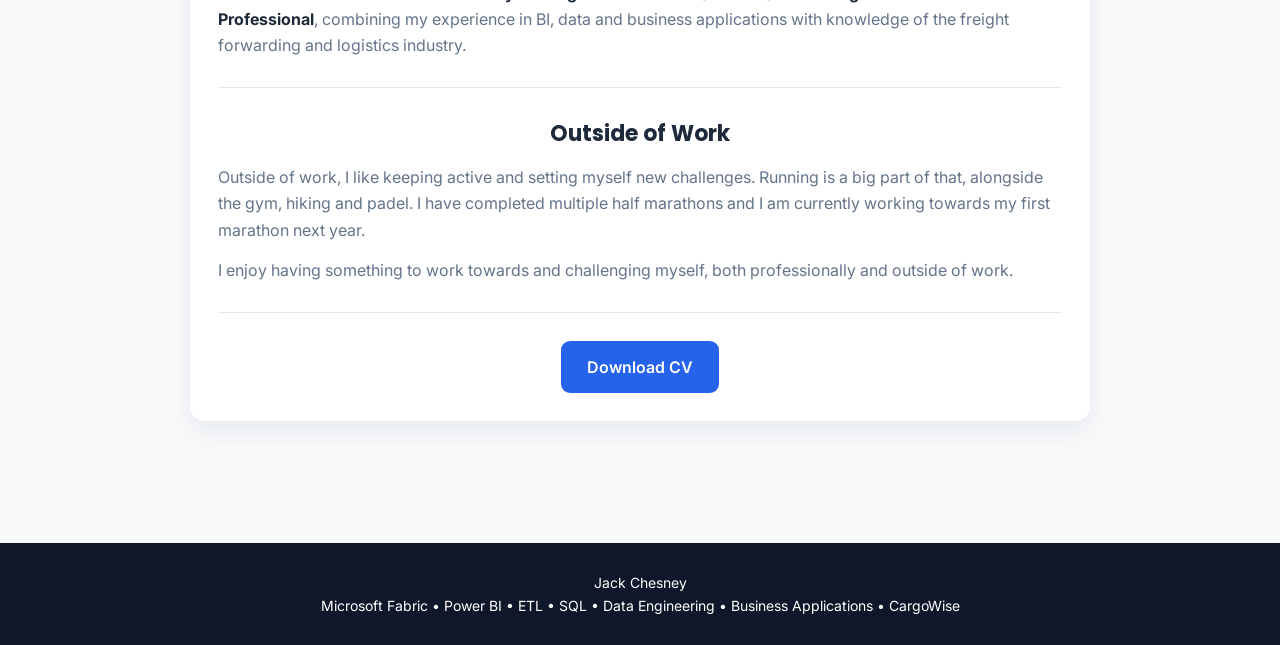
==== commit d19f0afd: "Add files via upload" ====
--- a/about.html
+++ b/about.html
@@ -86,7 +86,7 @@
 
     <footer>
         <p>Jack Chesney</p>
-        <p>Microsoft Fabric • Power BI • ETL • Data Engineering • Business Applications • CargoWise</p>
+        <p>Microsoft Fabric • Power BI • ETL • SQL • Data Engineering • Business Applications • CargoWise</p>
     </footer>
 </body>
 </html>
--- a/style.css
+++ b/style.css
@@ -37,6 +37,7 @@
 .btn.small { padding: 10px 16px; margin-top: 18px; }
 
 .container { max-width: 1160px; margin: auto; padding: 72px 20px; }
+.featured-projects { max-width: 1280px; }
 .section-title { text-align: center; margin-bottom: 42px; }
 .section-title h2 { font-size: 36px; font-family: 'Poppins', sans-serif; }
 .section-title p { color: var(--muted); max-width: 720px; margin: 8px auto 0; }
@@ -181,3 +182,34 @@
     .architecture-flow { flex-direction: column; }
     .architecture-flow b { transform: rotate(90deg); }
 }
+
+
+/* Microsoft Fabric platform case study */
+.platform-placeholder { background: linear-gradient(135deg, #0F172A 0%, #1E40AF 58%, #2563EB 100%); border: 0; }
+.platform-card-visual { height: 100%; display: flex; align-items: center; justify-content: center; gap: 10px; padding: 18px; }
+.platform-card-visual span { background: rgba(255,255,255,.96); color: #1E3A8A; border-radius: 8px; padding: 9px 11px; font-size: 12px; font-weight: 700; box-shadow: 0 6px 16px rgba(15,23,42,.16); }
+.platform-card-visual b { color: #BFDBFE; font-size: 18px; }
+.analytics-cards { grid-template-columns: repeat(2, minmax(0, 1fr)); max-width: 820px; margin: 0 auto; }
+.code-disclosure { border: 1px solid var(--line); border-radius: 12px; margin: 16px 0; overflow: hidden; background: #fff; }
+.code-disclosure summary { cursor: pointer; padding: 16px 20px; background: var(--soft-blue); color: #1E3A8A; font-weight: 700; }
+.code-disclosure summary:hover { background: #DBEAFE; }
+.code-disclosure .code-intro { padding: 16px 20px 0; color: var(--muted); font-size: 14px; }
+.code-disclosure .dax-code { margin: 16px; box-shadow: none; max-height: 560px; }
+.environment-grid { display: grid; grid-template-columns: repeat(3, minmax(0, 1fr)); gap: 14px; margin-top: 20px; }
+.environment-grid article { border-left: 4px solid var(--blue); background: var(--soft-blue); border-radius: 0 10px 10px 0; padding: 18px; }
+.environment-grid h3 { margin: 0 0 8px; }
+.environment-grid p { font-size: 14px; }
+.lakehouse-layout { display: grid; grid-template-columns: minmax(280px, 420px) 1fr; gap: 24px; align-items: center; margin-top: 20px; }
+.lakehouse-layout .case-figure { margin: 0; }
+.lakehouse-layout .case-figure img { max-height: 650px; object-fit: contain; }
+.section-kicker { color: var(--blue) !important; font-size: 13px; font-weight: 700; letter-spacing: .08em; text-transform: uppercase; }
+.privacy-note { font-size: 13px; }
+
+@media (max-width: 900px) {
+    .environment-grid { grid-template-columns: 1fr; }
+}
+@media (max-width: 650px) {
+    .analytics-cards, .lakehouse-layout { grid-template-columns: 1fr; }
+    .platform-card-visual { gap: 6px; padding: 12px; }
+    .platform-card-visual span { padding: 7px 8px; font-size: 11px; }
+}
